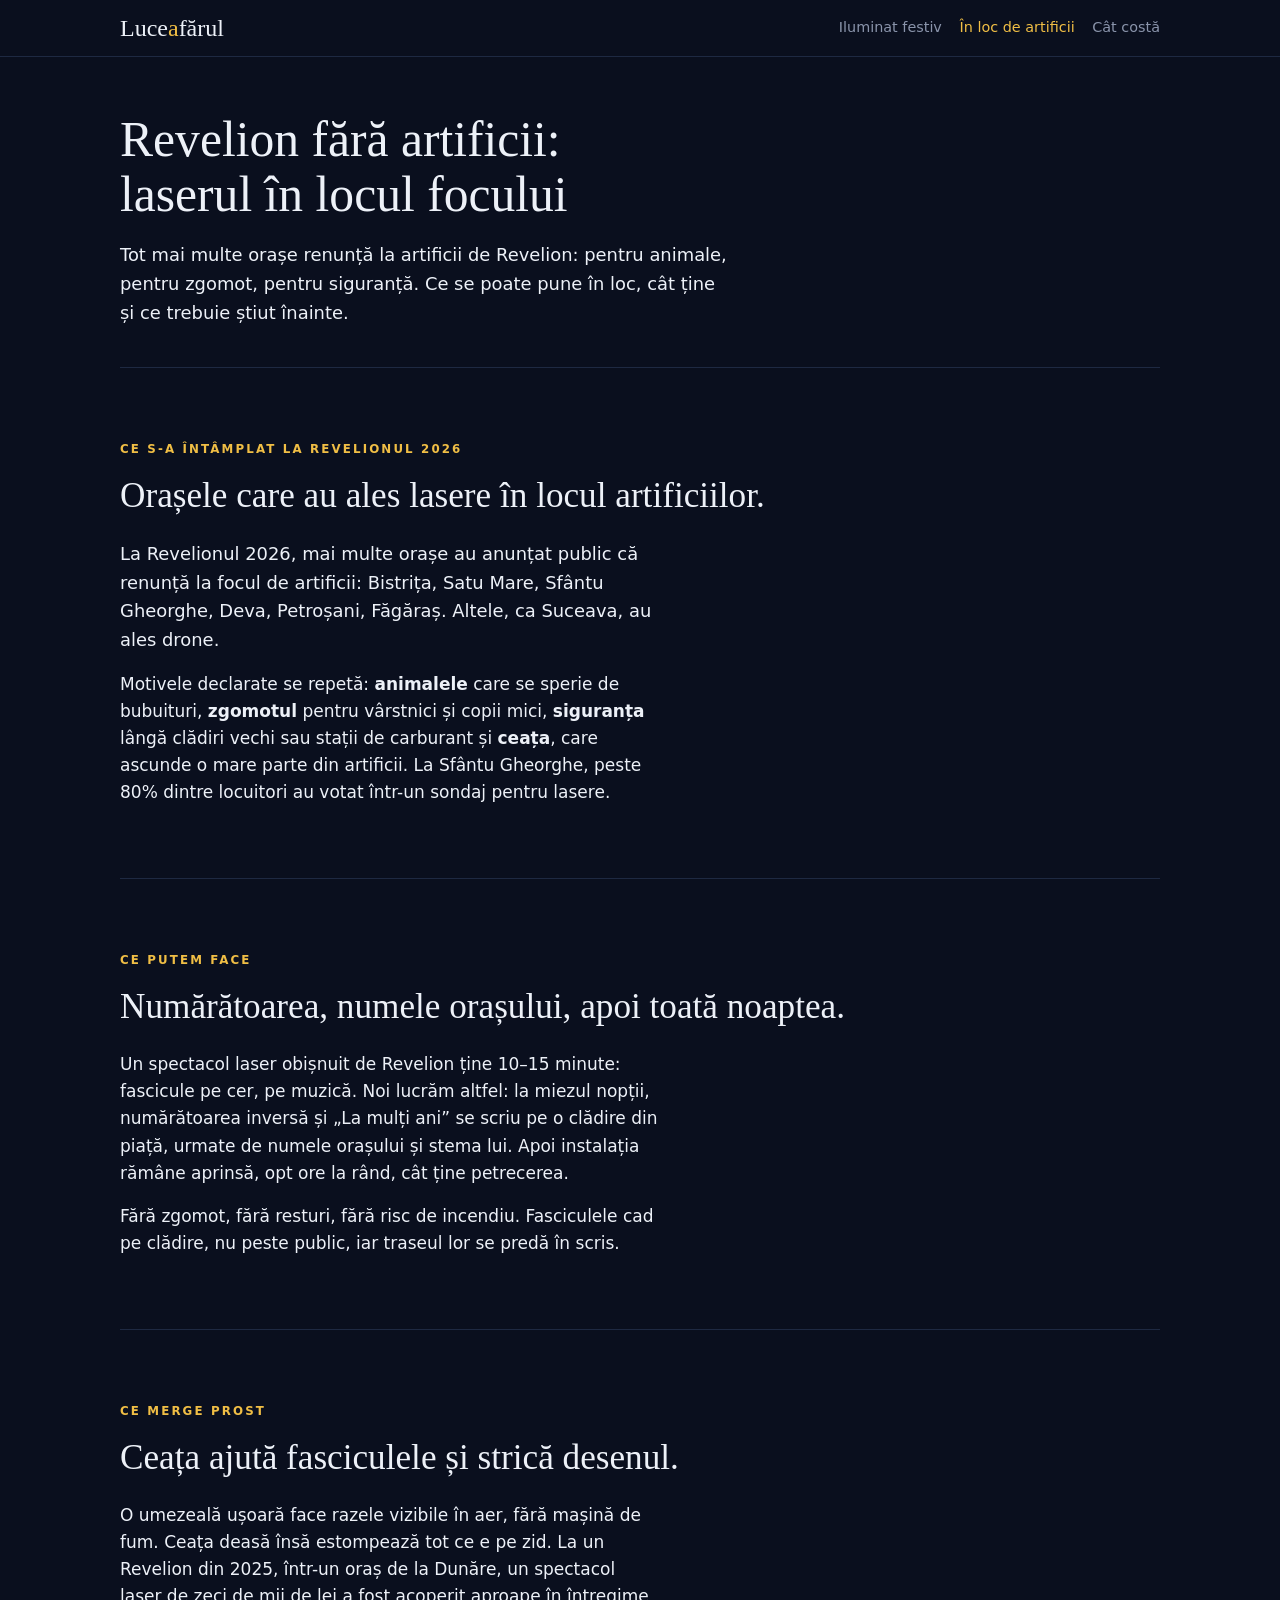
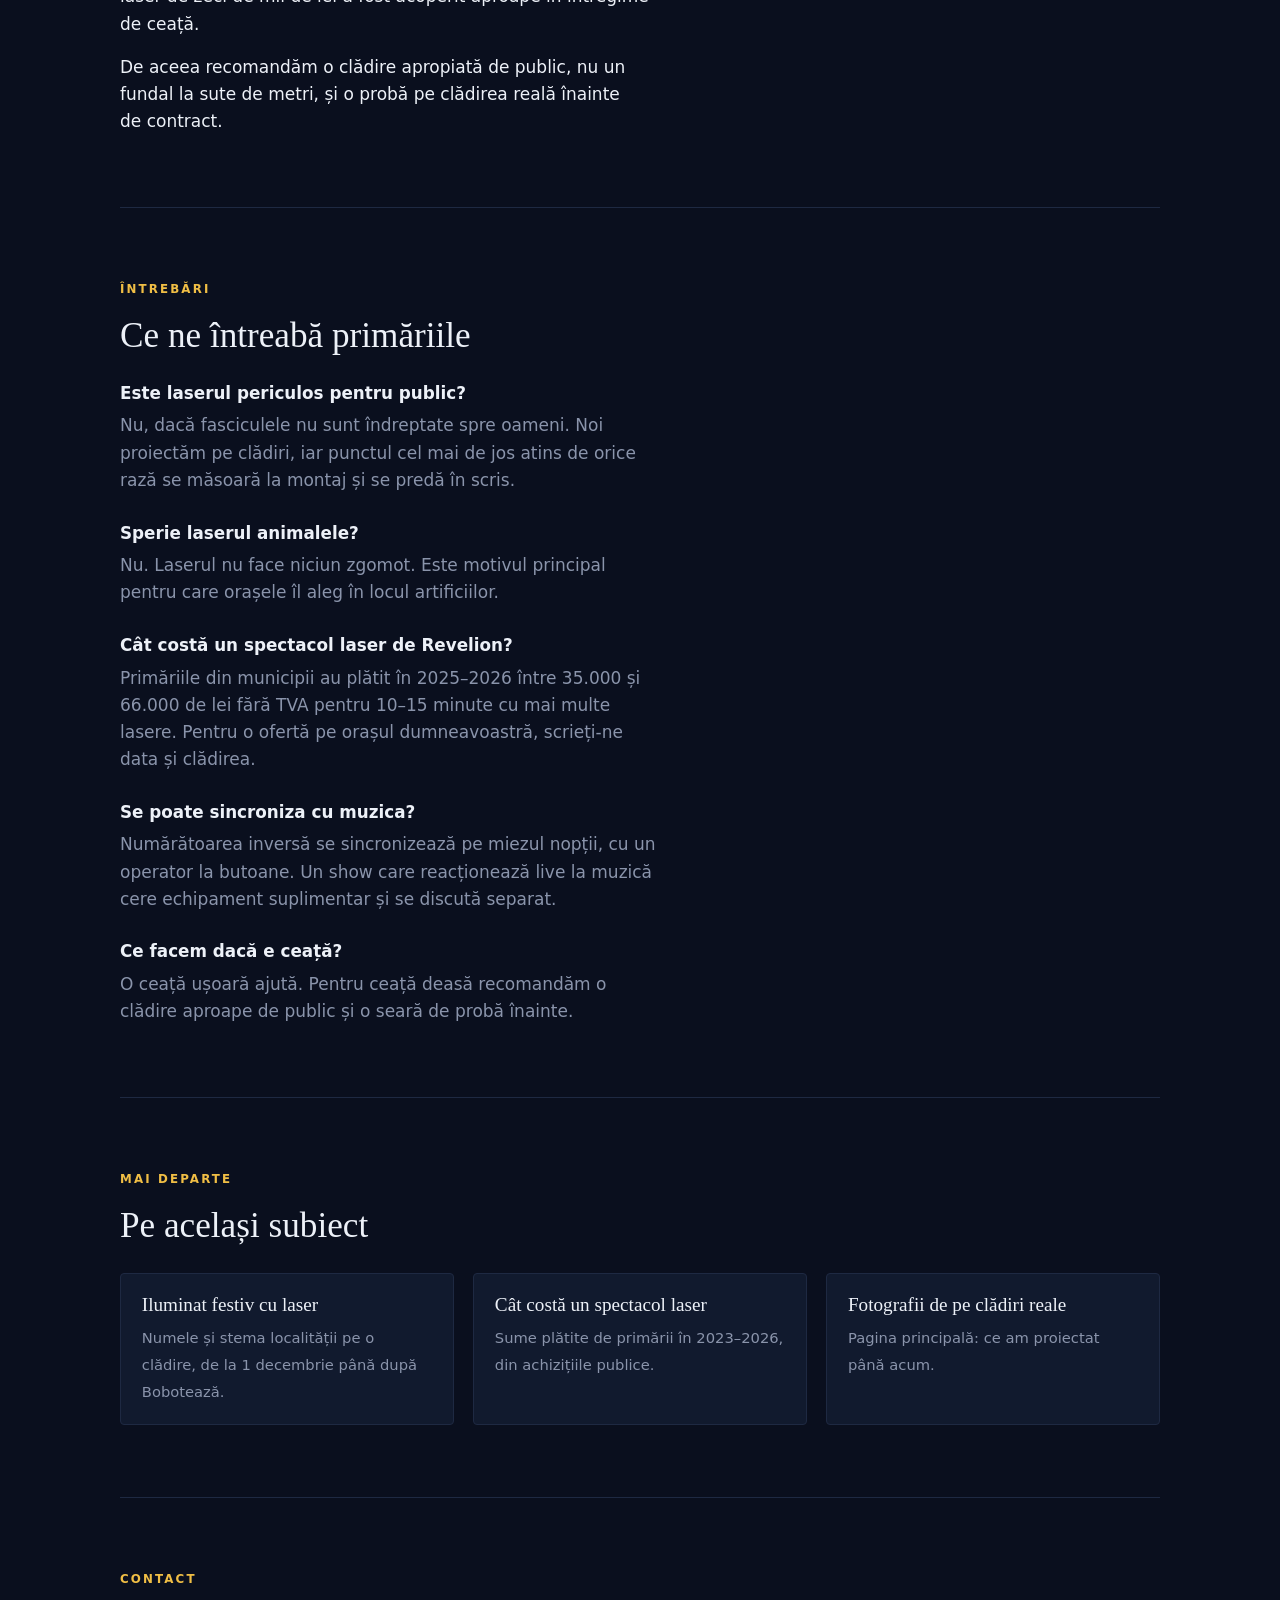
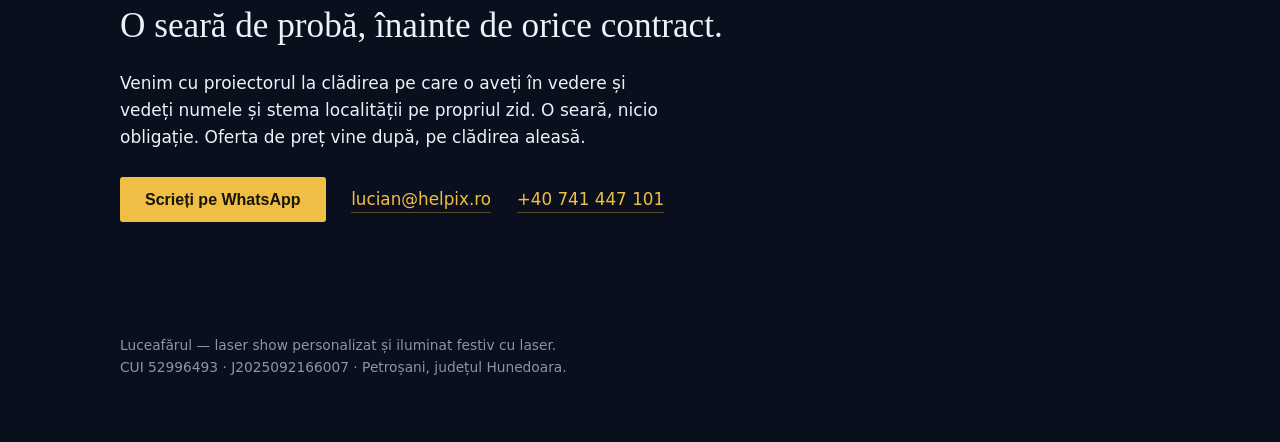
==== alternativa-artificii/index.html @ 3753427c "Pages for the questions a town hall actually searches Three inner pages - festive laser lighting, Ne" ====
<!doctype html>
<html lang="ro">
<head>
<meta charset="utf-8">
<meta name="viewport" content="width=device-width, initial-scale=1">
<title>Revelion fără artificii: spectacol laser în locul focului | Luceafărul</title>
<meta name="description" content="Alternativă la artificii de Revelion: spectacol laser fără zgomot, sigur pentru animale, cu numărătoare inversă și numele orașului. Ce au ales primăriile în 2026 și ce merge prost pe ceață.">
<link rel="canonical" href="https://vectir.ro/alternativa-artificii/">
<meta property="og:type" content="article">
<meta property="og:locale" content="ro_RO">
<meta property="og:site_name" content="Luceafărul">
<meta property="og:title" content="Revelion fără artificii: spectacol laser în locul focului | Luceafărul">
<meta property="og:description" content="Alternativă la artificii de Revelion: spectacol laser fără zgomot, sigur pentru animale, cu numărătoare inversă și numele orașului. Ce au ales primăriile în 2026 și ce merge prost pe ceață.">
<meta property="og:url" content="https://vectir.ro/alternativa-artificii/">
<meta property="og:image" content="https://vectir.ro/img/nume.jpg">
<meta name="twitter:card" content="summary_large_image">
<link rel="stylesheet" href="/style.css">
<script type="application/ld+json">{"@context": "https://schema.org", "@graph": [{"@type": "LocalBusiness", "@id": "https://vectir.ro/#firma", "name": "Luceafărul", "description": "Laser show personalizat și iluminat festiv cu laser: numele și stema orașului desenate pe clădiri.", "url": "https://vectir.ro/", "telephone": "+40741447101", "email": "lucian@helpix.ro", "image": "https://vectir.ro/img/nume.jpg", "address": {"@type": "PostalAddress", "addressLocality": "Petroșani", "addressRegion": "Hunedoara", "addressCountry": "RO"}, "areaServed": {"@type": "Country", "name": "România"}, "taxID": "52996493"}, {"@type": "WebPage", "@id": "https://vectir.ro/alternativa-artificii/", "url": "https://vectir.ro/alternativa-artificii/", "name": "Revelion fără artificii: spectacol laser în locul focului | Luceafărul", "description": "Alternativă la artificii de Revelion: spectacol laser fără zgomot, sigur pentru animale, cu numărătoare inversă și numele orașului. Ce au ales primăriile în 2026 și ce merge prost pe ceață.", "inLanguage": "ro", "dateModified": "2026-10-06", "about": {"@id": "https://vectir.ro/#firma"}}, {"@type": "BreadcrumbList", "itemListElement": [{"@type": "ListItem", "position": 1, "name": "Luceafărul", "item": "https://vectir.ro/"}, {"@type": "ListItem", "position": 2, "name": "Revelion fără artificii: laserul în locul focului", "item": "https://vectir.ro/alternativa-artificii/"}]}, {"@type": "FAQPage", "mainEntity": [{"@type": "Question", "name": "Este laserul periculos pentru public?", "acceptedAnswer": {"@type": "Answer", "text": "Nu, dacă fasciculele nu sunt îndreptate spre oameni. Noi proiectăm pe clădiri, iar punctul cel mai de jos atins de orice rază se măsoară la montaj și se predă în scris."}}, {"@type": "Question", "name": "Sperie laserul animalele?", "acceptedAnswer": {"@type": "Answer", "text": "Nu. Laserul nu face niciun zgomot. Este motivul principal pentru care orașele îl aleg în locul artificiilor."}}, {"@type": "Question", "name": "Cât costă un spectacol laser de Revelion?", "acceptedAnswer": {"@type": "Answer", "text": "Primăriile din municipii au plătit în 2025–2026 între 35.000 și 66.000 de lei fără TVA pentru 10–15 minute cu mai multe lasere. Pentru o ofertă pe orașul dumneavoastră, scrieți-ne data și clădirea."}}, {"@type": "Question", "name": "Se poate sincroniza cu muzica?", "acceptedAnswer": {"@type": "Answer", "text": "Numărătoarea inversă se sincronizează pe miezul nopții, cu un operator la butoane. Un show care reacționează live la muzică cere echipament suplimentar și se discută separat."}}, {"@type": "Question", "name": "Ce facem dacă e ceață?", "acceptedAnswer": {"@type": "Answer", "text": "O ceață ușoară ajută. Pentru ceață deasă recomandăm o clădire aproape de public și o seară de probă înainte."}}]}]}</script>
</head>
<body style="margin:0">

<header class="top"><div class="shell">
  <a class="home" href="/">Luce<span>a</span>fărul</a>
  <nav aria-label="Pagini"><a href="/iluminat-festiv-laser/">Iluminat festiv</a><a href="/alternativa-artificii/" aria-current="page">În loc de artificii</a><a href="/cat-costa-spectacol-laser/">Cât costă</a></nav>
</div></header>

<main class="shell">
  <div class="page-head">
    <h1>Revelion fără artificii: laserul în locul focului</h1>
    <p class="lead">Tot mai multe orașe renunță la artificii de Revelion: pentru animale, pentru zgomot, pentru siguranță. Ce se poate pune în loc, cât ține și ce trebuie știut înainte.</p>
  </div>

  <section>
    <p class="kicker">Ce s-a întâmplat la Revelionul 2026</p>
    <h2>Orașele care au ales lasere în locul artificiilor.</h2>
    <p class="lead">La Revelionul 2026, mai multe orașe au anunțat public că renunță la focul de
      artificii: Bistrița, Satu Mare, Sfântu Gheorghe, Deva, Petroșani, Făgăraș. Altele, ca Suceava,
      au ales drone.</p>
    <p>Motivele declarate se repetă: <strong>animalele</strong> care se sperie de bubuituri,
      <strong>zgomotul</strong> pentru vârstnici și copii mici, <strong>siguranța</strong> lângă
      clădiri vechi sau stații de carburant și <strong>ceața</strong>, care ascunde o mare parte din
      artificii. La Sfântu Gheorghe, peste 80% dintre locuitori au votat într-un sondaj pentru lasere.</p>
  </section>

  <section>
    <p class="kicker">Ce putem face</p>
    <h2>Numărătoarea, numele orașului, apoi toată noaptea.</h2>
    <p>Un spectacol laser obișnuit de Revelion ține 10–15 minute: fascicule pe cer, pe muzică. Noi
      lucrăm altfel: la miezul nopții, numărătoarea inversă și „La mulți ani” se scriu pe o clădire
      din piață, urmate de numele orașului și stema lui. Apoi instalația rămâne aprinsă, opt ore la
      rând, cât ține petrecerea.</p>
    <p>Fără zgomot, fără resturi, fără risc de incendiu. Fasciculele cad pe clădire, nu peste public,
      iar traseul lor se predă în scris.</p>
  </section>

  <section>
    <p class="kicker">Ce merge prost</p>
    <h2>Ceața ajută fasciculele și strică desenul.</h2>
    <p>O umezeală ușoară face razele vizibile în aer, fără mașină de fum. Ceața deasă însă estompează
      tot ce e pe zid. La un Revelion din 2025, într-un oraș de la Dunăre, un spectacol laser de zeci
      de mii de lei a fost acoperit aproape în întregime de ceață.</p>
    <p>De aceea recomandăm o clădire apropiată de public, nu un fundal la sute de metri, și o probă
      pe clădirea reală înainte de contract.</p>
  </section>

  <section>
    <p class="kicker">Întrebări</p>
    <h2>Ce ne întreabă primăriile</h2>
    <div class="faq"><div><h3>Este laserul periculos pentru public?</h3><p>Nu, dacă fasciculele nu sunt îndreptate spre oameni. Noi proiectăm pe clădiri, iar punctul cel mai de jos atins de orice rază se măsoară la montaj și se predă în scris.</p></div><div><h3>Sperie laserul animalele?</h3><p>Nu. Laserul nu face niciun zgomot. Este motivul principal pentru care orașele îl aleg în locul artificiilor.</p></div><div><h3>Cât costă un spectacol laser de Revelion?</h3><p>Primăriile din municipii au plătit în 2025–2026 între 35.000 și 66.000 de lei fără TVA pentru 10–15 minute cu mai multe lasere. Pentru o ofertă pe orașul dumneavoastră, scrieți-ne data și clădirea.</p></div><div><h3>Se poate sincroniza cu muzica?</h3><p>Numărătoarea inversă se sincronizează pe miezul nopții, cu un operator la butoane. Un show care reacționează live la muzică cere echipament suplimentar și se discută separat.</p></div><div><h3>Ce facem dacă e ceață?</h3><p>O ceață ușoară ajută. Pentru ceață deasă recomandăm o clădire aproape de public și o seară de probă înainte.</p></div></div>
  </section>

  <section>
    <p class="kicker">Mai departe</p>
    <h2>Pe același subiect</h2>
    <div class="more"><a href="/iluminat-festiv-laser/"><b>Iluminat festiv cu laser</b><span>Numele și stema localității pe o clădire, de la 1 decembrie până după Bobotează.</span></a><a href="/cat-costa-spectacol-laser/"><b>Cât costă un spectacol laser</b><span>Sume plătite de primării în 2023–2026, din achizițiile publice.</span></a>
      <a href="/"><b>Fotografii de pe clădiri reale</b><span>Pagina principală: ce am proiectat până acum.</span></a>
    </div>
  </section>

  <section class="contact">
    <p class="kicker">Contact</p>
    <h2>O seară de probă, înainte de orice contract.</h2>
    <p>Venim cu proiectorul la clădirea pe care o aveți în vedere și vedeți numele și stema
      localității pe propriul zid. O seară, nicio obligație. Oferta de preț vine după, pe
      clădirea aleasă.</p>
    <div class="reach">
      <a class="go" href="https://wa.me/40741447101?text=Bun%C4%83%20ziua.%20Am%20citit%20pagina%20%E2%80%9ERevelion%20f%C4%83r%C4%83%20artificii%3A%20laserul%20%C3%AEn%20locul%20focului%E2%80%9D%20%C8%99i%20a%C8%99%20vrea%20detalii." rel="noopener">Scrieți pe WhatsApp</a>
      <a href="mailto:lucian@helpix.ro?subject=Luceaf%C4%83rul%20%E2%80%94%20Revelion%20f%C4%83r%C4%83%20artificii%3A%20laserul%20%C3%AEn%20locul%20focului">lucian@helpix.ro</a>
      <a href="tel:+40741447101">+40 741 447 101</a>
    </div>
  </section>

  <footer>
    Luceafărul — laser show personalizat și iluminat festiv cu laser.<br>
    CUI 52996493 · J2025092166007 · Petroșani, județul Hunedoara.
  </footer>

</main>
</body>
</html>
---- style.css ----
/*
   * One theme on purpose.
   *
   * The subject is light drawn on a dark building in December. A light mode
   * would be a page about laser projection rather than a page that looks like
   * it - so every colour is painted explicitly and nothing is inherited from
   * the host.
   *
   * The palette is a winter night over a town square, not a nightclub: deep
   * indigo rather than black, and the accent is the warm gold of a light
   * string - GOLD 255,190,40 from src/core/figures.ts, the exact colour the
   * projector draws.
   */
  :root {
    color-scheme: dark;
    --night:   #0A0F1E;
    --raised:  #111A2E;
    --edge:    #1E2942;
    --snow:    #EDF1F8;
    --muted:   #8A94AB;
    --gold:    #F0BE45;
    --ember:   #FF8A63;
    --pine:    #6FDCA0;
    --measure: 34rem;
  }

  * { box-sizing: border-box; }

  body {
    margin: 0;
    background: var(--night);
    color: var(--snow);
    font: 400 17px/1.6 Archivo, system-ui, -apple-system, "Segoe UI", sans-serif;
    -webkit-font-smoothing: antialiased;
  }

  img { display: block; max-width: 100%; }

  .shell { max-width: 68rem; margin: 0 auto; padding: 0 1.5rem; }

  /* ---------- Hero ---------- */

  .hero { position: relative; overflow: hidden; border-bottom: 1px solid var(--edge); }
  .hero-img {
    width: 100%; height: clamp(20rem, 62vh, 34rem); object-fit: cover;
    object-position: 50% 34%; opacity: .85;
  }
  .hero-veil {
    position: absolute; inset: 0;
    background: linear-gradient(180deg, rgba(10,15,30,.72) 0%, rgba(10,15,30,.30) 42%, rgba(10,15,30,.95) 100%);
  }
  .hero-text {
    position: absolute; inset: auto 0 0 0;
    padding: 0 1.5rem 2.6rem;
  }
  .hero-inner { max-width: 68rem; margin: 0 auto; }

  .mark {
    font-family: Newsreader, Georgia, serif;
    font-weight: 300; font-size: clamp(2.6rem, 9vw, 5rem);
    line-height: 1; letter-spacing: .01em; margin: 0 0 .1em;
    color: var(--snow);
  }
  .mark span { color: var(--gold); }

  .tagline {
    font-family: Newsreader, Georgia, serif;
    font-weight: 400; font-size: clamp(1.15rem, 3.2vw, 1.6rem);
    line-height: 1.35; margin: 0; max-width: 30rem;
    color: var(--snow); text-wrap: balance;
  }

  .kicker {
    font-size: .74rem; font-weight: 600; letter-spacing: .18em;
    text-transform: uppercase; color: var(--gold); margin: 0 0 1rem;
  }

  /* ---------- Sections ---------- */

  section { padding: 4.5rem 0; border-bottom: 1px solid var(--edge); }
  section:last-of-type { border-bottom: 0; }

  h2 {
    font-family: Newsreader, Georgia, serif;
    font-weight: 400; font-size: clamp(1.6rem, 4.4vw, 2.2rem);
    line-height: 1.2; margin: 0 0 1.4rem; text-wrap: balance;
  }
  h3 { font-size: 1rem; font-weight: 600; margin: 0 0 .35rem; }

  p { margin: 0 0 1rem; max-width: var(--measure); }
  p:last-child { margin-bottom: 0; }
  .lead { font-size: 1.12rem; color: var(--snow); }
  .muted { color: var(--muted); }

  /* ---------- The demo generator ---------- */

  .demo { background: var(--raised); border: 1px solid var(--edge); border-radius: 4px; padding: 2rem 1.75rem; }
  .demo-row { display: flex; flex-wrap: wrap; gap: .7rem; margin-top: 1.4rem; }
  .demo input {
    flex: 1 1 14rem; min-width: 0;
    font: 500 1.05rem Archivo, sans-serif; letter-spacing: .04em; text-transform: uppercase;
    color: var(--snow); background: var(--night);
    border: 1px solid var(--edge); border-radius: 3px; padding: .8rem .9rem;
  }
  .demo input::placeholder { color: var(--muted); text-transform: none; letter-spacing: 0; }
  .demo input:focus-visible, a:focus-visible, button:focus-visible { outline: 2px solid var(--gold); outline-offset: 2px; }

  .go {
    font: 600 1rem Archivo, sans-serif; text-decoration: none; white-space: nowrap;
    background: var(--gold); color: #17140A;
    border: 1px solid var(--gold); border-radius: 3px; padding: .8rem 1.5rem;
    display: inline-flex; align-items: center; cursor: pointer;
  }
  .go:hover { background: #FFD066; border-color: #FFD066; }

  #sim {
    display: block; width: 100%; height: clamp(9rem, 26vw, 13rem);
    margin-top: 1.1rem; background: var(--night);
    border: 1px solid var(--edge); border-radius: 3px;
  }
  .simnote { color: var(--muted); font-size: .87rem; margin: .8rem 0 0; max-width: 32rem; }

  /* ---------- Three claims ---------- */

  .claims { display: grid; grid-template-columns: repeat(auto-fit, minmax(15rem, 1fr)); gap: 2.2rem; }
  .claims p { color: var(--muted); font-size: .97rem; margin: 0; }
  .claims .n {
    font-family: Newsreader, Georgia, serif; font-size: 1.5rem;
    color: var(--gold); display: block; margin-bottom: .5rem; line-height: 1;
  }

  .tagline .sub { display: block; margin-top: .5rem; font-size: .72em; color: var(--gold);
    font-family: Archivo, sans-serif; font-weight: 500; letter-spacing: .01em; }

  /* The facts list above set a two-column grid on any dl > div; these rows are
     stacked, so every inherited part of that has to be undone explicitly. */
  dl.lessons { margin: 2rem 0 0; display: grid; gap: 1.7rem; max-width: 42rem; }
  dl.lessons > div { display: grid; grid-template-columns: 1fr; gap: .3rem;
    padding: 0; border-bottom: 0; }
  dl.lessons dt { font-weight: 600; font-size: 1.02rem; color: var(--snow); text-align: left; }
  dl.lessons dd { margin: 0; color: var(--muted); font-size: .97rem; font-weight: 400;
    text-align: left; max-width: var(--measure); }

  .close { margin-top: 2.6rem; padding-top: 1.5rem; border-top: 1px solid var(--edge);
    max-width: 38rem; }
  .close p { font-size: 1.06rem; margin-bottom: .9rem; }
  .close b { color: var(--snow); font-weight: 600; }
  .close strong { color: var(--gold); font-weight: 600; }
  .close .last { font-family: Newsreader, Georgia, serif; font-size: 1.35rem; line-height: 1.3;
    color: var(--snow); margin: 1.3rem 0 0; }

  /* ---------- Proof ---------- */

  .plates { display: grid; grid-template-columns: repeat(auto-fit, minmax(17rem, 1fr)); gap: 1.5rem; margin-top: 2rem; }
  figure { margin: 0; }
  figure img { width: 100%; aspect-ratio: 4 / 3; object-fit: cover; border-radius: 3px; border: 1px solid var(--edge); }
  figcaption { color: var(--muted); font-size: .89rem; margin-top: .6rem; }
  figcaption b { color: var(--snow); font-weight: 600; }

  /* ---------- Facts ---------- */

  dl { margin: 0; max-width: 40rem; }
  dl > div {
    display: grid; grid-template-columns: 1fr auto; gap: 1.5rem; align-items: baseline;
    padding: .8rem 0; border-bottom: 1px solid var(--edge);
  }
  dl > div:last-child { border-bottom: 0; }
  dt { color: var(--muted); }
  dd { margin: 0; font-weight: 600; font-variant-numeric: tabular-nums; text-align: right; }

  /* ---------- Safety ---------- */

  .safety { border-left: 2px solid var(--pine); padding-left: 1.3rem; }
  .safety h2 { margin-bottom: 1rem; }

  /* ---------- Contact ---------- */

  .contact a { color: var(--gold); text-decoration: none; border-bottom: 1px solid rgba(240,190,69,.35); }
  .contact a:hover { border-bottom-color: var(--gold); }

  footer { padding: 2.5rem 0 4rem; color: var(--muted); font-size: .86rem; }

  @media (prefers-reduced-motion: reduce) { * { animation: none !important; transition: none !important; } }

  /* Applications, and the one-supplier argument. */
  .scene h2 { font-size: clamp(1.9rem, 5.5vw, 2.9rem); line-height: 1.12; }
  .scene .lead { font-size: 1.2rem; line-height: 1.55; max-width: 34rem; }
  .punch { margin-top: 1.8rem; padding-top: 1.3rem; border-top: 1px solid var(--edge);
    font-family: Newsreader, Georgia, serif; font-size: 1.5rem; line-height: 1.3;
    color: var(--snow); max-width: 34rem; }
  .punch strong { color: var(--gold); font-weight: 400; }

  .uses { display: grid; grid-template-columns: repeat(auto-fit, minmax(15rem, 1fr));
    gap: 2rem 2.4rem; margin-top: 2.2rem; }
  .uses h3 { font-family: Newsreader, Georgia, serif; font-weight: 400; font-size: 1.25rem;
    color: var(--gold); margin: 0 0 .45rem; }
  .uses p { margin: 0; color: var(--muted); font-size: .96rem; max-width: 22rem; }

  ol.chain { list-style: none; margin: 2rem 0 0; padding: 0; display: grid; gap: 1.5rem;
    max-width: 42rem; counter-reset: step; }
  ol.chain > li { display: grid; grid-template-columns: 2.2rem 1fr; gap: 1rem; align-items: baseline; }
  ol.chain > li::before { counter-increment: step; content: counter(step);
    font-family: Newsreader, Georgia, serif; font-size: 1.5rem; color: var(--gold); line-height: 1; }
  ol.chain h3 { font-size: 1rem; font-weight: 600; margin: 0 0 .25rem; }
  ol.chain p { margin: 0; color: var(--muted); font-size: .96rem; }

  .whole { margin-top: 2.4rem; padding: 1.5rem 1.6rem; background: var(--raised);
    border: 1px solid var(--edge); border-left: 3px solid var(--gold); border-radius: 3px; }
  .whole p { margin: 0; font-size: 1.05rem; max-width: 36rem; }
  .whole strong { color: var(--gold); font-weight: 600; }

/* ---------- The traced wordmark ---------- */

.visually-hidden {
  position: absolute; width: 1px; height: 1px; margin: -1px;
  padding: 0; overflow: hidden; clip-path: inset(50%); white-space: nowrap;
}

#heroLaser { cursor: pointer;
  display: block; width: 100%; height: clamp(3rem, 11vw, 9rem);
  margin: 0 0 .3rem -1.5%;
}

/* On a phone the canvas box is short, so the word ends up almost touching the
   line under it. Give it air there, where the box cannot. */
@media (max-width: 34rem) {
  #heroLaser { margin-bottom: .9rem; }
}

/* ---------- Scroll-driven reveals ----------
   Native in every current browser: the animation is driven by the element's
   own position in the viewport, on the compositor, so it costs nothing on the
   main thread and holds 60fps on a phone.

   The range ends early and fills forwards, so a section is fully readable well
   before it reaches the middle of the screen - a reveal that needs scrolling to
   finish is a reveal that hides content. */

@media (prefers-reduced-motion: no-preference) {
  @supports (animation-timeline: view()) {
    main > section {
      animation: rise linear both;
      animation-timeline: view();
      animation-range: entry 0% entry 42%;
    }
    @keyframes rise {
      from { opacity: 0; transform: translateY(1.6rem); }
      to   { opacity: 1; transform: none; }
    }

    /* The three figures count in one after another rather than as a block. */
    .claims > div { animation: rise linear both; animation-timeline: view();
      animation-range: entry 0% entry 55%; }
    .claims > div:nth-child(2) { animation-range: entry 4% entry 60%; }
    .claims > div:nth-child(3) { animation-range: entry 8% entry 65%; }
  }
}

/* ---------- The fan of beams ----------
   Additive light over the photograph: screen blending so it can only ever add,
   which is the one thing a laser can do and the one thing it cannot undo. */

#heroBeams {
  position: absolute; inset: 0; width: 100%; height: 100%;
  pointer-events: none; mix-blend-mode: screen;

  /* The beams belong in the air over the building, not across the reader's
     eye: the layer is masked away where the title and the line of copy sit. */
  -webkit-mask-image: linear-gradient(180deg, #000 0%, #000 38%, rgba(0,0,0,.30) 70%, rgba(0,0,0,.06) 100%);
  mask-image: linear-gradient(180deg, #000 0%, #000 38%, rgba(0,0,0,.30) 70%, rgba(0,0,0,.06) 100%);
}

/* ---------- Price ---------- */

.price h2 { color: var(--gold); }
.price p { max-width: 36rem; }

/* ---------- Reaching a person ---------- */

.reach {
  display: flex; flex-wrap: wrap; align-items: center; gap: 1rem 1.6rem;
  margin-top: 1.6rem; font-size: 1.05rem;
}
/* .contact a paints every link gold; on the filled button that is gold on gold. */
.reach .go { text-decoration: none; color: #17140A; border-bottom: 0; }
.reach .go:hover { color: #17140A; }
.who { margin-top: 1.4rem; color: var(--muted); font-size: .95rem; max-width: 34rem; }

/* ---------- Page-to-page ----------
   The move to the simulator is a cross-fade instead of a white flash. Browsers
   without it navigate exactly as before. */

@view-transition { navigation: auto; }

@media (prefers-reduced-motion: reduce) {
  ::view-transition-group(*), ::view-transition-old(*), ::view-transition-new(*) {
    animation: none !important;
  }
}

/* Fewer orphans and better break points, everywhere it is supported. */
p, li, dd, figcaption { text-wrap: pretty; }

/* ---------- "Ce este": the copy, and the feature running beside it ---------- */

.what { display: grid; grid-template-columns: minmax(0, 1fr) minmax(0, 20rem); gap: 3rem; }
.what > div { min-width: 0; }

#verse {
  display: block; width: 100%; height: 100%; min-height: 26rem;
  border: 1px solid var(--edge); border-radius: 3px;
  background: linear-gradient(180deg, #070B16 0%, #0A0F1E 100%);
  /* The roll fades in and out at the edges instead of being cut off. */
  -webkit-mask-image: linear-gradient(180deg, transparent 0%, #000 18%, #000 82%, transparent 100%);
  mask-image: linear-gradient(180deg, transparent 0%, #000 18%, #000 82%, transparent 100%);
}

@media (max-width: 60rem) {
  .what { grid-template-columns: 1fr; gap: 2rem; }
  #verse { min-height: 18rem; }
}

/* ---------- Folded proof ----------
   Open by click, not by default: the claim stays on the page, the evidence
   waits for whoever wants it. */

.lessons-fold { margin-top: 1.8rem; }
.lessons-fold > summary {
  cursor: pointer; list-style: none;
  display: inline-flex; align-items: center; gap: .6rem;
  font-size: .95rem; font-weight: 600; color: var(--gold);
  padding: .55rem 0; border-bottom: 1px solid rgba(240,190,69,.35);
}
.lessons-fold > summary::-webkit-details-marker { display: none; }
.lessons-fold > summary::after { content: "+"; font-weight: 400; font-size: 1.1em; }
.lessons-fold[open] > summary::after { content: "\2212"; }
.lessons-fold > summary:hover { border-bottom-color: var(--gold); }
.lessons-fold > summary:focus-visible { outline: 2px solid var(--gold); outline-offset: 3px; }
.lessons-fold dl.lessons { margin-top: 1.6rem; }

  /* ---------- Inner pages (one per question a town hall actually types) ---------- */

  .top { border-bottom: 1px solid var(--edge); }
  .top .shell { display: flex; justify-content: space-between; align-items: center; gap: 1rem;
    flex-wrap: wrap; padding-block: 1rem; }
  .top a.home { font: 300 1.5rem/1 Newsreader, Georgia, serif; color: var(--snow); text-decoration: none; }
  .top a.home span { color: var(--gold); }
  .top nav { display: flex; flex-wrap: wrap; gap: .4rem 1.1rem; font-size: .9rem; }
  .top nav a { color: var(--muted); text-decoration: none; }
  .top nav a:hover, .top nav a[aria-current="page"] { color: var(--gold); }

  .page-head { padding: 3.5rem 0 2.5rem; border-bottom: 1px solid var(--edge); }
  .page-head h1 { font: 300 clamp(2rem, 6vw, 3.1rem)/1.1 Newsreader, Georgia, serif;
    margin: 0 0 1.2rem; text-wrap: balance; max-width: 40rem; }
  .page-head .lead { max-width: 38rem; }

  .facts-table { overflow-x: auto; margin-top: 1.4rem; }
  .facts-table table { border-collapse: collapse; width: 100%; min-width: 30rem; font-size: .95rem; }
  .facts-table th, .facts-table td { text-align: left; padding: .65rem .8rem; border-bottom: 1px solid var(--edge);
    vertical-align: top; }
  .facts-table th { font-size: .72rem; letter-spacing: .12em; text-transform: uppercase; color: var(--muted); font-weight: 600; }
  .facts-table td.num { font-variant-numeric: tabular-nums; white-space: nowrap; color: var(--gold); }

  .faq { display: grid; gap: 1.6rem; max-width: 42rem; }
  .faq h3 { font-size: 1.05rem; color: var(--snow); }
  .faq p { color: var(--muted); }

  .more { display: grid; grid-template-columns: repeat(auto-fit, minmax(15rem, 1fr)); gap: 1.2rem; margin-top: 1.6rem; }
  .more a { display: block; background: var(--raised); border: 1px solid var(--edge); border-radius: 4px;
    padding: 1.2rem 1.3rem; color: var(--snow); text-decoration: none; }
  .more a:hover { border-color: var(--gold); }
  .more a b { display: block; font: 400 1.2rem/1.25 Newsreader, Georgia, serif; margin-bottom: .4rem; }
  .more a span { color: var(--muted); font-size: .92rem; }
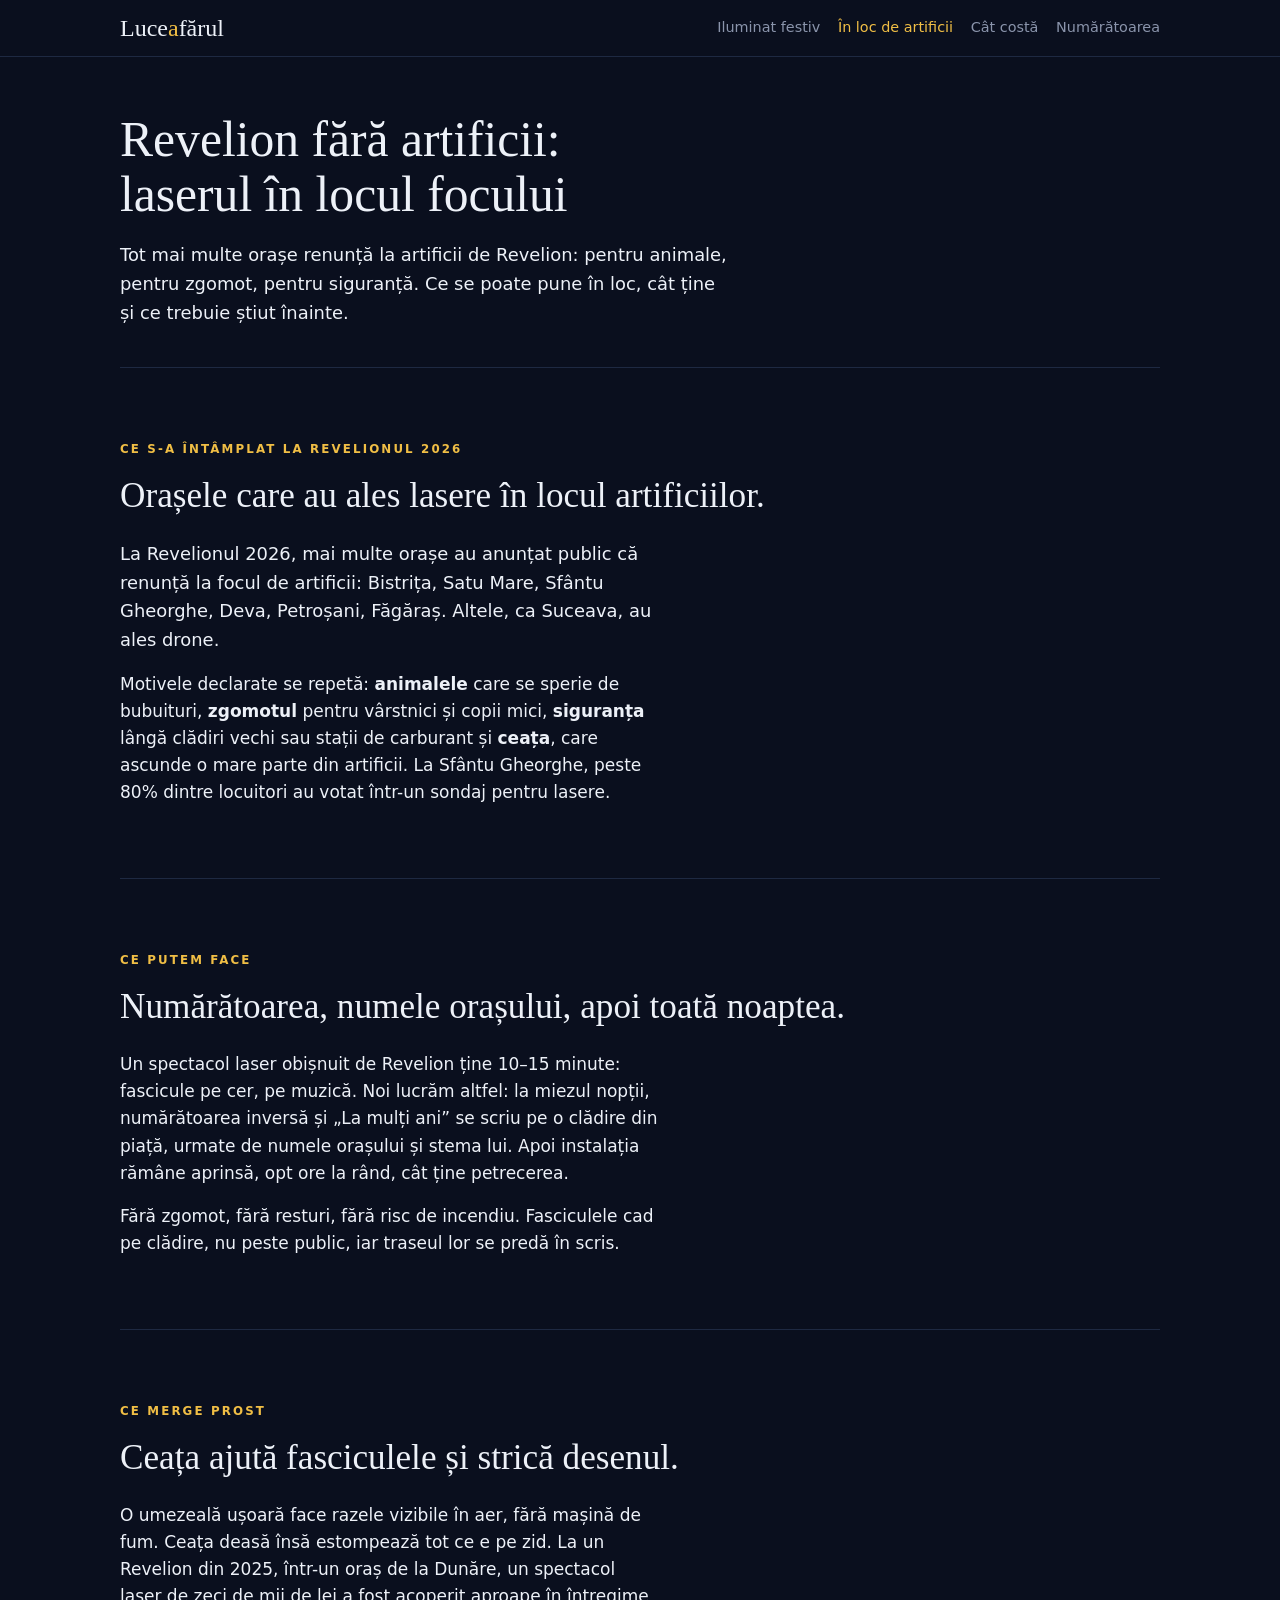
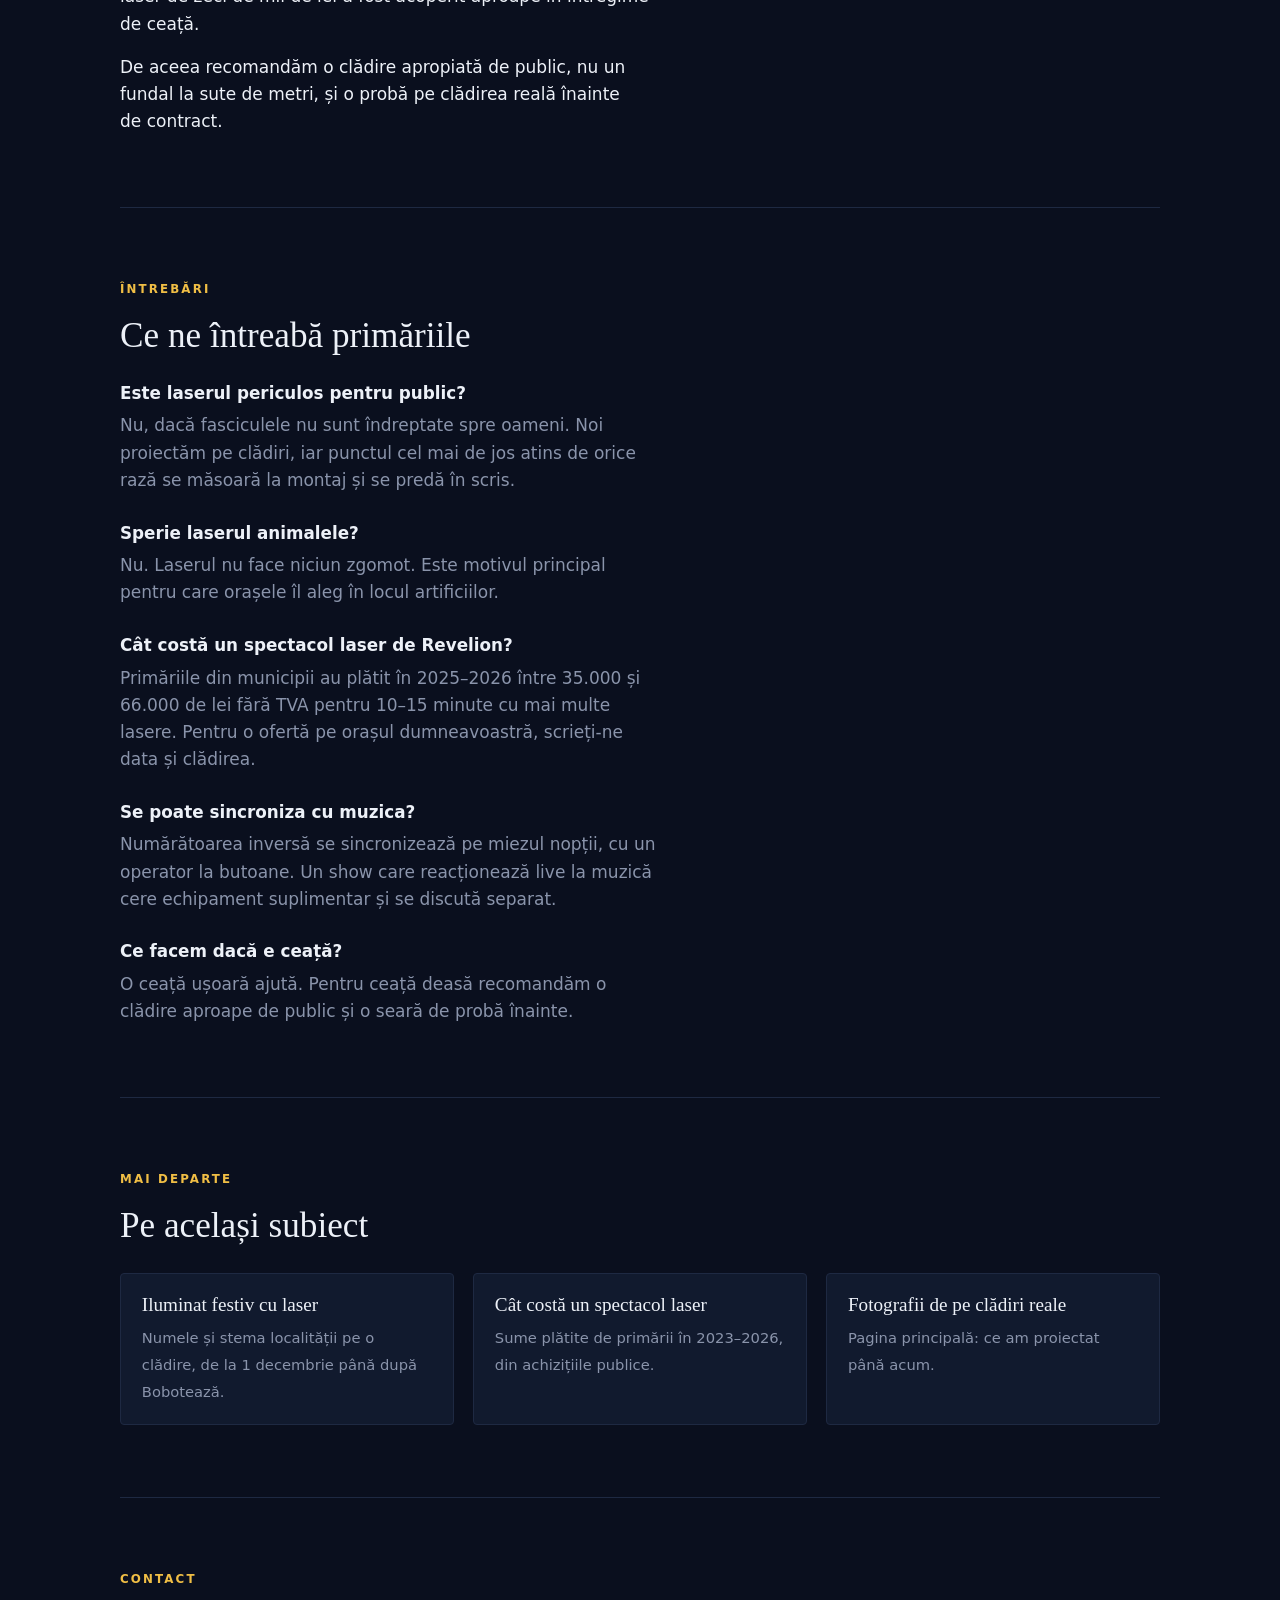
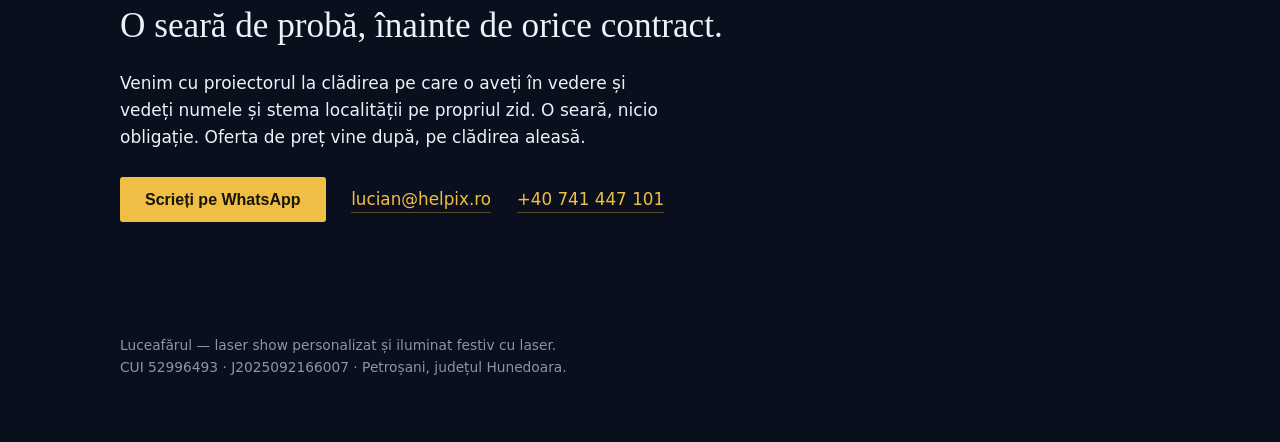
==== commit fa63ab00: "Live New Year countdown, drawn in the projector's own font /revelion/ counts to midnight Romanian ti" ====
--- a/alternativa-artificii/index.html
+++ b/alternativa-artificii/index.html
@@ -21,7 +21,7 @@
 
 <header class="top"><div class="shell">
   <a class="home" href="/">Luce<span>a</span>fărul</a>
-  <nav aria-label="Pagini"><a href="/iluminat-festiv-laser/">Iluminat festiv</a><a href="/alternativa-artificii/" aria-current="page">În loc de artificii</a><a href="/cat-costa-spectacol-laser/">Cât costă</a></nav>
+  <nav aria-label="Pagini"><a href="/iluminat-festiv-laser/">Iluminat festiv</a><a href="/alternativa-artificii/" aria-current="page">În loc de artificii</a><a href="/cat-costa-spectacol-laser/">Cât costă</a><a href="/revelion/">Numărătoarea</a></nav>
 </div></header>
 
 <main class="shell">
